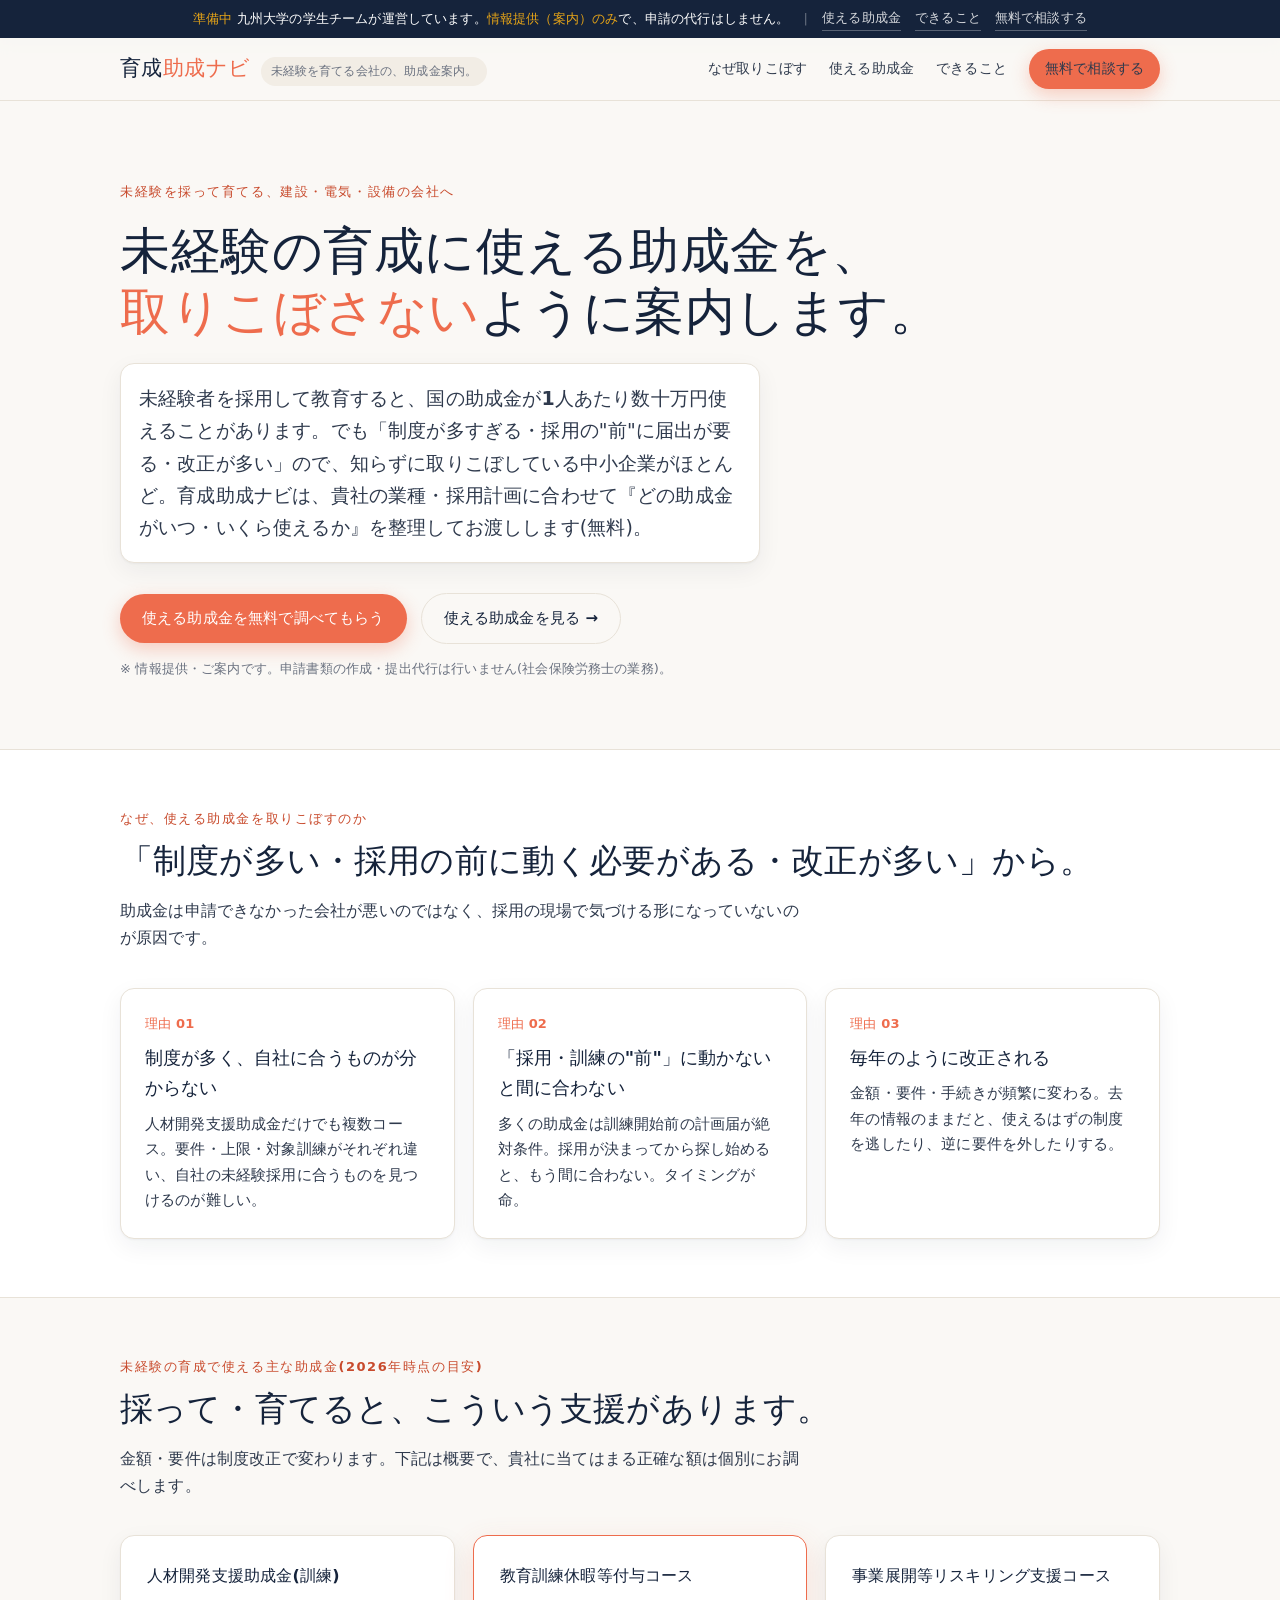
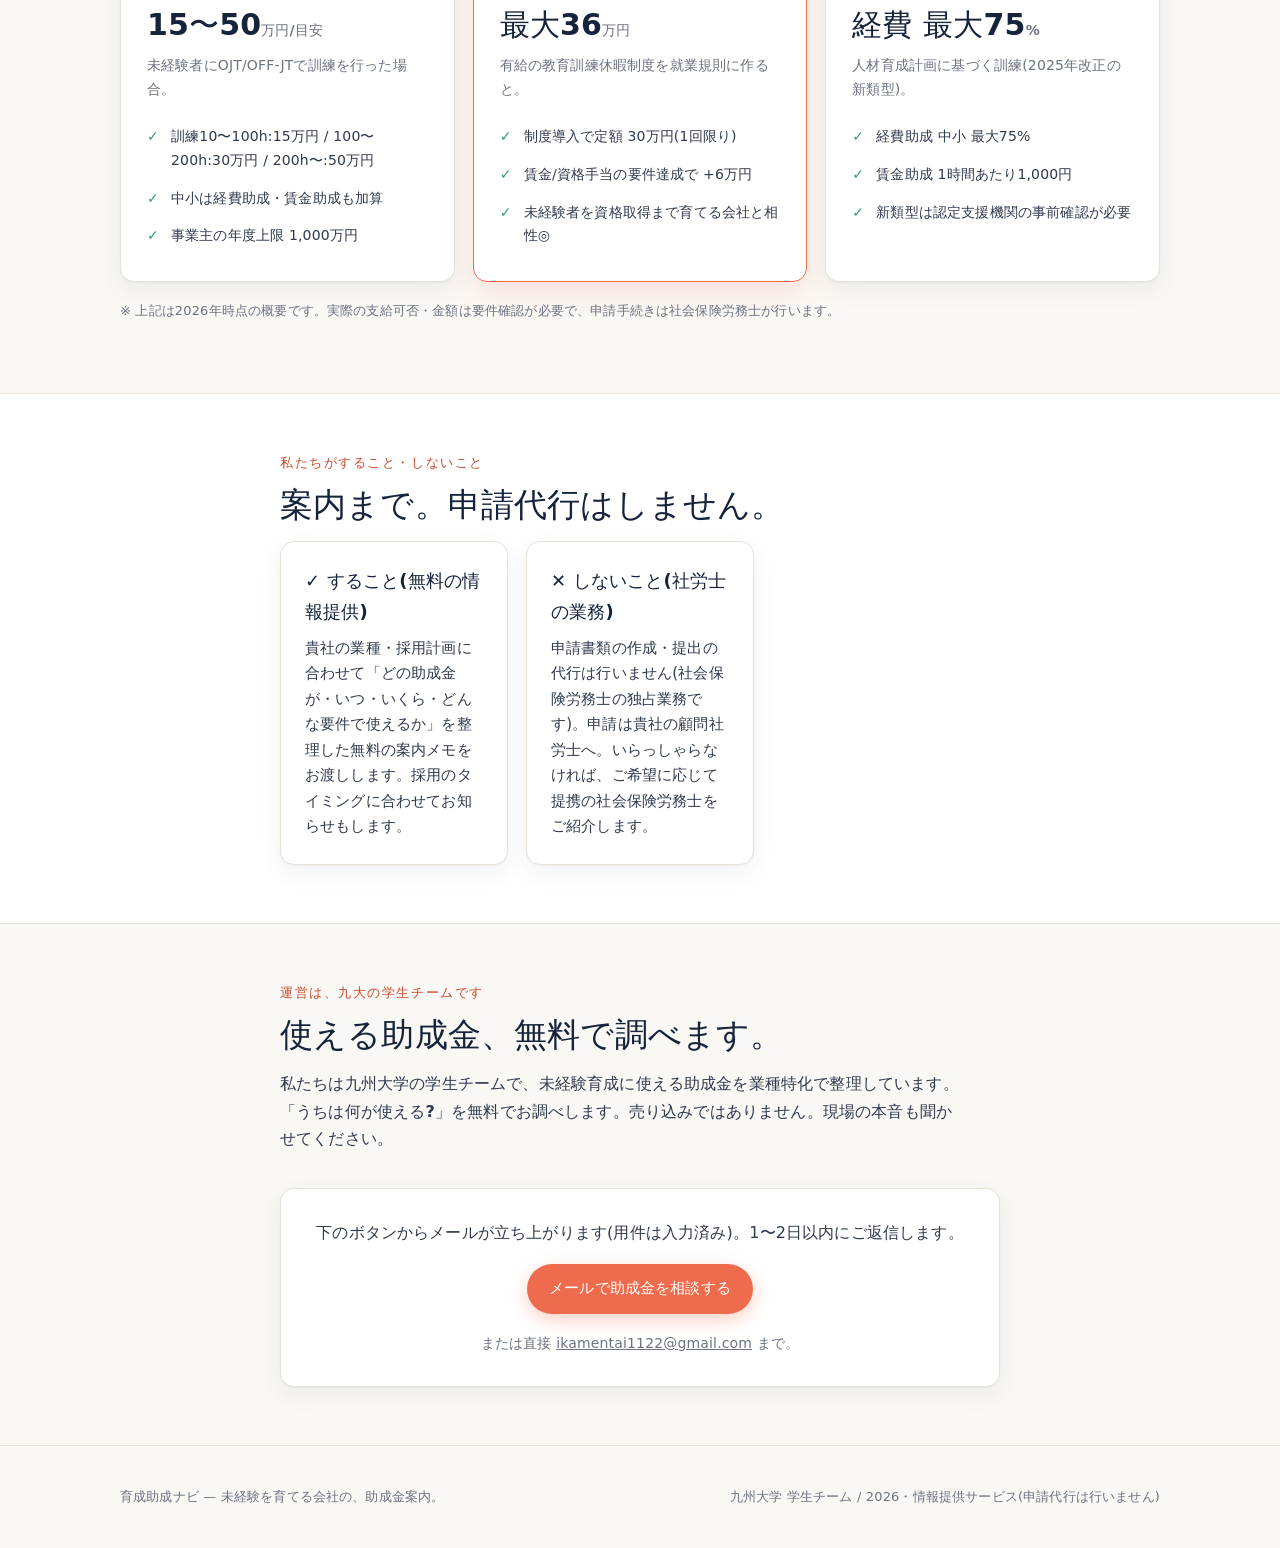
==== subsidy/index.html @ c156540b "sync from claude-system@fb44f83" ====
<!DOCTYPE html>
<html lang="ja">
<head>
<meta charset="utf-8">
<meta name="viewport" content="width=device-width, initial-scale=1">
<title>育成助成ナビ｜未経験の育成に使える助成金を、業種特化で案内</title>
<meta name="description" content="未経験を採って育てる建設・電気・設備の中小事業者向けに、人材開発支援助成金など『使える助成金がいつ・いくら使えるか』を業種特化で整理してお渡しします（無料・情報提供）。申請代行はしません（社労士の業務）。九州大学の学生チームが運営。">
<meta name="robots" content="index,follow">
<link rel="canonical" href="https://ikamentai1122.github.io/zeroichi-mockup/subsidy/">
<meta property="og:type" content="website">
<meta property="og:title" content="育成助成ナビ｜未経験の育成に使える助成金を案内">
<meta property="og:description" content="未経験を採って育てる中小事業者向けに『使える助成金がいつ・いくら』を無料で整理してお渡しします。申請代行はしません（社労士の業務）。九大の学生チーム運営。">
<meta property="og:url" content="https://ikamentai1122.github.io/zeroichi-mockup/subsidy/">
<meta property="og:site_name" content="育成助成ナビ">
<meta property="og:locale" content="ja_JP">
<meta name="twitter:card" content="summary">
<link rel="stylesheet" href="../styles.css">
</head>
<body>

<div class="demobar">
  <span><b>準備中</b> 九州大学の学生チームが運営しています。<b>情報提供（案内）のみ</b>で、申請の代行はしません。</span>
  <span class="sep">|</span>
  <a href="#list">使える助成金</a>
  <a href="#scope">できること</a>
  <a href="#contact">無料で相談する</a>
</div>

<header class="site">
  <div class="wrap bar">
    <a class="brand" href="index.html">
      <span class="mark">育成<em>助成ナビ</em></span>
      <span class="tag">未経験を育てる会社の、助成金案内。</span>
    </a>
    <nav class="navlinks">
      <a href="#why">なぜ取りこぼす</a>
      <a href="#list">使える助成金</a>
      <a href="#scope">できること</a>
      <a class="btn btn-primary btn-sm" href="#contact">無料で相談する</a>
    </nav>
  </div>
</header>

<!-- HERO -->
<section class="hero">
  <div class="wrap">
    <span class="kicker">未経験を採って育てる、建設・電気・設備の会社へ</span>
    <h1>未経験の育成に使える助成金を、<br><em>取りこぼさない</em>ように案内します。</h1>
    <p class="lead">
      未経験者を採用して教育すると、国の助成金が<b>1人あたり数十万円</b>使えることがあります。でも「制度が多すぎる・採用の"前"に届出が要る・改正が多い」ので、知らずに取りこぼしている中小企業がほとんど。育成助成ナビは、<b>貴社の業種・採用計画に合わせて『どの助成金がいつ・いくら使えるか』を整理してお渡しします</b>(無料)。
    </p>
    <div class="cta-row">
      <a class="btn btn-primary" href="#contact">使える助成金を無料で調べてもらう</a>
      <a class="btn btn-ghost" href="#list">使える助成金を見る →</a>
    </div>
    <p class="note">※ 情報提供・ご案内です。申請書類の作成・提出代行は行いません(社会保険労務士の業務)。</p>
  </div>
</section>

<!-- WHY 取りこぼす -->
<section class="block alt" id="why">
  <div class="wrap">
    <p class="eyebrow">なぜ、使える助成金を取りこぼすのか</p>
    <h2 class="section">「制度が多い・採用の前に動く必要がある・改正が多い」から。</h2>
    <p class="section-lead">助成金は申請できなかった会社が悪いのではなく、<b>採用の現場で気づける形になっていない</b>のが原因です。</p>
    <div class="cols">
      <div class="card">
        <div class="ix">理由 01</div>
        <h3>制度が多く、自社に合うものが分からない</h3>
        <p>人材開発支援助成金だけでも複数コース。要件・上限・対象訓練がそれぞれ違い、自社の未経験採用に合うものを見つけるのが難しい。</p>
      </div>
      <div class="card">
        <div class="ix">理由 02</div>
        <h3>「採用・訓練の"前"」に動かないと間に合わない</h3>
        <p>多くの助成金は<b>訓練開始前の計画届</b>が絶対条件。採用が決まってから探し始めると、もう間に合わない。タイミングが命。</p>
      </div>
      <div class="card">
        <div class="ix">理由 03</div>
        <h3>毎年のように改正される</h3>
        <p>金額・要件・手続きが頻繁に変わる。去年の情報のままだと、使えるはずの制度を逃したり、逆に要件を外したりする。</p>
      </div>
    </div>
  </div>
</section>

<!-- 使える助成金リスト -->
<section class="block" id="list">
  <div class="wrap">
    <p class="eyebrow">未経験の育成で使える主な助成金(2026年時点の目安)</p>
    <h2 class="section">採って・育てると、こういう支援があります。</h2>
    <p class="section-lead">金額・要件は制度改正で変わります。下記は概要で、貴社に当てはまる正確な額は個別にお調べします。</p>
    <div class="price-grid">
      <div class="plan">
        <div class="pname">人材開発支援助成金(訓練)</div>
        <div class="pprice">15〜50<small>万円/目安</small></div>
        <p style="color:var(--muted);font-size:14px;margin:0">未経験者にOJT/OFF-JTで訓練を行った場合。</p>
        <ul>
          <li>訓練10〜100h:15万円 / 100〜200h:30万円 / 200h〜:50万円</li>
          <li>中小は経費助成・賃金助成も加算</li>
          <li>事業主の年度上限 1,000万円</li>
        </ul>
      </div>
      <div class="plan featured">
        <div class="pname">教育訓練休暇等付与コース</div>
        <div class="pprice">最大36<small>万円</small></div>
        <p style="color:var(--muted);font-size:14px;margin:0">有給の教育訓練休暇制度を就業規則に作ると。</p>
        <ul>
          <li>制度導入で定額 30万円(1回限り)</li>
          <li>賃金/資格手当の要件達成で +6万円</li>
          <li>未経験者を資格取得まで育てる会社と相性◎</li>
        </ul>
      </div>
      <div class="plan">
        <div class="pname">事業展開等リスキリング支援コース</div>
        <div class="pprice">経費 最大75<small>%</small></div>
        <p style="color:var(--muted);font-size:14px;margin:0">人材育成計画に基づく訓練(2025年改正の新類型)。</p>
        <ul>
          <li>経費助成 中小 最大75%</li>
          <li>賃金助成 1時間あたり1,000円</li>
          <li>新類型は認定支援機関の事前確認が必要</li>
        </ul>
      </div>
    </div>
    <p class="price-note">※ 上記は2026年時点の概要です。実際の支給可否・金額は要件確認が必要で、申請手続きは社会保険労務士が行います。</p>
  </div>
</section>

<!-- できること / できないこと（法務ライン明示） -->
<section class="block alt" id="scope">
  <div class="wrap narrow">
    <p class="eyebrow">私たちがすること・しないこと</p>
    <h2 class="section">案内まで。申請代行はしません。</h2>
    <div class="cols" style="margin-top:8px">
      <div class="card">
        <h3>✓ すること(無料の情報提供)</h3>
        <p>貴社の業種・採用計画に合わせて「どの助成金が・いつ・いくら・どんな要件で使えるか」を整理した<b>無料の案内メモ</b>をお渡しします。採用のタイミングに合わせてお知らせもします。</p>
      </div>
      <div class="card">
        <h3>✕ しないこと(社労士の業務)</h3>
        <p>申請書類の作成・提出の<b>代行は行いません</b>(社会保険労務士の独占業務です)。申請は貴社の顧問社労士へ。いらっしゃらなければ、ご希望に応じて<b>提携の社会保険労務士をご紹介</b>します。</p>
      </div>
    </div>
  </div>
</section>

<!-- CONTACT -->
<section class="block" id="contact">
  <div class="wrap narrow">
    <p class="eyebrow">運営は、九大の学生チームです</p>
    <h2 class="section">使える助成金、無料で調べます。</h2>
    <p class="section-lead">
      私たちは九州大学の学生チームで、未経験育成に使える助成金を業種特化で整理しています。
      <b>「うちは何が使える?」を無料でお調べします。</b>売り込みではありません。現場の本音も聞かせてください。
    </p>
    <div class="formcard" style="text-align:center">
      <p style="margin:0 0 18px;color:var(--ink-soft)">下のボタンからメールが立ち上がります(用件は入力済み)。1〜2日以内にご返信します。</p>
      <a class="btn btn-primary"
         href="mailto:ikamentai1122@gmail.com?subject=%E5%8A%A9%E6%88%90%E9%87%91%E3%81%AE%E7%84%A1%E6%96%99%E6%A1%88%E5%86%85%E3%81%AB%E3%81%A4%E3%81%84%E3%81%A6&body=%0A%E2%96%A0%E4%BC%9A%E7%A4%BE%E5%90%8D%EF%BC%9A%0A%E2%96%A0%E6%A5%AD%E7%A8%AE%EF%BC%88%E5%BB%BA%E8%A8%AD%2F%E9%9B%BB%E6%B0%97%2F%E8%A8%AD%E5%82%99%E3%81%AA%E3%81%A9%EF%BC%89%EF%BC%9A%0A%E2%96%A0%E5%BE%93%E6%A5%AD%E5%93%A1%E6%95%B0%EF%BC%9A%0A%E2%96%A0%E3%81%94%E6%8B%85%E5%BD%93%E8%80%85%E5%90%8D%EF%BC%9A%0A%0A%E2%96%A0%E7%9B%B4%E8%BF%91%E3%81%A7%E6%9C%AA%E7%B5%8C%E9%A8%93%E3%82%92%E6%8E%A1%E3%81%A3%E3%81%9F%EF%BC%88%E3%81%BE%E3%81%9F%E3%81%AF%E4%BB%8A%E5%BE%8C%E6%8E%A1%E3%82%8B%EF%BC%89%E4%BA%88%E5%AE%9A%EF%BC%9A%E3%81%82%E3%82%8B%EF%BC%8F%E3%81%AA%E3%81%84%0A%E2%96%A0%E8%81%9E%E3%81%8D%E3%81%9F%E3%81%84%E3%81%93%E3%81%A8%EF%BC%9A%0A">
        メールで助成金を相談する
      </a>
      <p style="margin:18px 0 0;font-size:14px;color:var(--muted)">
        または直接 <a href="mailto:ikamentai1122@gmail.com">ikamentai1122@gmail.com</a> まで。
      </p>
    </div>
  </div>
</section>

<footer class="site">
  <div class="wrap">
    <span>育成助成ナビ — 未経験を育てる会社の、助成金案内。</span>
    <span>九州大学 学生チーム / 2026・情報提供サービス(申請代行は行いません)</span>
  </div>
</footer>

</body>
</html>
---- styles.css ----
/* ボスマッチ — pitch 用モック共通スタイル。依存なし。 */
:root {
  --paper: #faf8f5;
  --surface: #ffffff;
  --ink: #15233b;
  --ink-soft: #2f3a4d;
  --muted: #6b7280;
  --line: #e8e2d8;
  --accent: #ee6c4d;      /* CTA / like */
  --accent-ink: #c84a2c;
  --navy: #15233b;
  --good: #2e9e6b;
  --amber: #e6a417;
  --radius: 14px;
  --shadow: 0 1px 2px rgba(21,35,59,.04), 0 8px 24px rgba(21,35,59,.06);
  --maxw: 1080px;
  font-synthesis-weight: none;
}

* { box-sizing: border-box; }
html { -webkit-text-size-adjust: 100%; }
body {
  margin: 0;
  font-family: system-ui, -apple-system, "Hiragino Kaku Gothic ProN",
    "Yu Gothic", Meiryo, sans-serif;
  color: var(--ink);
  background: var(--paper);
  line-height: 1.7;
  letter-spacing: .01em;
}
a { color: inherit; }
img { max-width: 100%; }

/* ---- demo bar ---- */
.demobar {
  background: var(--navy);
  color: #fff;
  font-size: 13px;
  padding: 7px 16px;
  display: flex;
  gap: 14px;
  align-items: center;
  justify-content: center;
  flex-wrap: wrap;
}
.demobar b { color: var(--amber); font-weight: 700; }
.demobar a {
  color: #fff;
  text-decoration: none;
  opacity: .82;
  border-bottom: 1px solid rgba(255,255,255,.35);
  padding-bottom: 1px;
}
.demobar a:hover { opacity: 1; }
.demobar .sep { opacity: .35; }

/* ---- layout ---- */
.wrap { max-width: var(--maxw); margin: 0 auto; padding: 0 20px; }
.narrow { max-width: 760px; }

/* ---- top nav ---- */
header.site {
  position: sticky; top: 0; z-index: 20;
  background: rgba(250,248,245,.86);
  backdrop-filter: saturate(1.4) blur(8px);
  border-bottom: 1px solid var(--line);
}
.site .bar {
  display: flex; align-items: center; justify-content: space-between;
  height: 62px;
}
.brand { display: flex; align-items: baseline; gap: 10px; text-decoration: none; }
.brand .mark {
  font-weight: 800; font-size: 21px; letter-spacing: .02em; color: var(--ink);
}
.brand .mark em { color: var(--accent); font-style: normal; }
.brand .tag { font-size: 12px; color: var(--muted); }
.navlinks { display: flex; gap: 22px; align-items: center; font-size: 14px; }
.navlinks a { text-decoration: none; color: var(--ink-soft); }
.navlinks a:hover { color: var(--accent-ink); }

/* ---- buttons ---- */
.btn {
  display: inline-flex; align-items: center; gap: 8px;
  font: inherit; font-weight: 700; font-size: 15px;
  padding: 12px 22px; border-radius: 999px; border: 0; cursor: pointer;
  text-decoration: none; transition: transform .05s ease, box-shadow .2s;
}
.btn:active { transform: translateY(1px); }
.btn-primary { background: var(--accent); color: #fff; box-shadow: 0 6px 18px rgba(238,108,77,.32); }
.btn-primary:hover { background: var(--accent-ink); }
.btn-ghost { background: transparent; color: var(--ink); border: 1px solid var(--line); }
.btn-ghost:hover { border-color: var(--ink); }
.btn-sm { padding: 8px 16px; font-size: 14px; }

/* ---- hero (LP) ---- */
.hero { padding: 76px 0 56px; }
.kicker {
  display: inline-block; font-size: 13px; font-weight: 700; letter-spacing: .12em;
  color: var(--accent-ink); text-transform: none; margin-bottom: 18px;
}
.hero h1 {
  font-size: clamp(30px, 5vw, 50px); line-height: 1.22; margin: 0 0 20px;
  letter-spacing: .01em; font-weight: 800;
}
.hero h1 em { color: var(--accent); font-style: normal; }
.hero p.lead { font-size: clamp(16px, 2.2vw, 19px); color: var(--ink-soft); max-width: 640px; margin: 0 0 30px; }
.hero .cta-row { display: flex; gap: 14px; flex-wrap: wrap; align-items: center; }
.hero .note { font-size: 13px; color: var(--muted); margin-top: 14px; }

/* ---- generic section ---- */
section.block { padding: 58px 0; }
section.block.alt { background: var(--surface); border-top: 1px solid var(--line); border-bottom: 1px solid var(--line); }
.eyebrow { font-size: 13px; font-weight: 700; letter-spacing: .12em; color: var(--accent-ink); margin: 0 0 10px; }
h2.section { font-size: clamp(24px, 3.4vw, 33px); margin: 0 0 14px; font-weight: 800; line-height: 1.3; }
.section-lead { color: var(--ink-soft); max-width: 680px; margin: 0 0 36px; font-size: 16px; }

/* ---- problem cards ---- */
.cols { display: grid; gap: 18px; grid-template-columns: repeat(3, 1fr); }
@media (max-width: 820px) { .cols { grid-template-columns: 1fr; } }
.card {
  background: var(--surface); border: 1px solid var(--line);
  border-radius: var(--radius); padding: 24px; box-shadow: var(--shadow);
}
.card .ix { font-size: 13px; font-weight: 700; color: var(--accent); margin-bottom: 8px; }
.card h3 { margin: 0 0 8px; font-size: 18px; }
.card p { margin: 0; color: var(--ink-soft); font-size: 15px; }

/* ---- steps ---- */
.steps { counter-reset: s; display: grid; gap: 16px; grid-template-columns: repeat(3,1fr); }
@media (max-width: 820px) { .steps { grid-template-columns: 1fr; } }
.step { position: relative; background: var(--surface); border: 1px solid var(--line); border-radius: var(--radius); padding: 28px 24px 24px; box-shadow: var(--shadow); }
.step::before {
  counter-increment: s; content: counter(s);
  position: absolute; top: -16px; left: 24px;
  width: 36px; height: 36px; border-radius: 50%;
  background: var(--navy); color: #fff; font-weight: 800;
  display: grid; place-items: center; font-size: 16px;
}
.step h3 { margin: 8px 0 8px; font-size: 18px; }
.step p { margin: 0; color: var(--ink-soft); font-size: 15px; }

/* ---- pricing ---- */
.price-grid { display: grid; gap: 18px; grid-template-columns: repeat(3,1fr); }
@media (max-width: 820px) { .price-grid { grid-template-columns: 1fr; } }
.plan { background: var(--surface); border: 1px solid var(--line); border-radius: var(--radius); padding: 26px; box-shadow: var(--shadow); }
.plan.featured { border-color: var(--accent); box-shadow: 0 10px 30px rgba(238,108,77,.16); }
.plan .pname { font-weight: 700; font-size: 16px; }
.plan .pprice { font-size: 30px; font-weight: 800; margin: 10px 0 4px; }
.plan .pprice small { font-size: 14px; color: var(--muted); font-weight: 600; }
.plan ul { padding-left: 0; list-style: none; margin: 16px 0 0; }
.plan li { padding: 7px 0 7px 24px; position: relative; font-size: 14px; color: var(--ink-soft); }
.plan li::before { content: "✓"; position: absolute; left: 0; color: var(--good); font-weight: 800; }
.price-note { font-size: 13px; color: var(--muted); margin-top: 18px; }

/* ---- lead form ---- */
.formcard { background: var(--surface); border: 1px solid var(--line); border-radius: var(--radius); padding: 30px; box-shadow: var(--shadow); }
.formrow { display: grid; gap: 14px; grid-template-columns: 1fr 1fr; }
@media (max-width: 640px) { .formrow { grid-template-columns: 1fr; } }
label.fl { font-size: 13px; font-weight: 700; color: var(--ink-soft); display: block; margin-bottom: 6px; }
.inp { width: 100%; padding: 11px 13px; border: 1px solid var(--line); border-radius: 10px; font: inherit; background: #fff; }
.inp:focus { outline: 2px solid rgba(238,108,77,.4); border-color: var(--accent); }

/* ---- footer ---- */
footer.site { padding: 40px 0; border-top: 1px solid var(--line); color: var(--muted); font-size: 13px; }
footer.site .wrap { display: flex; justify-content: space-between; gap: 16px; flex-wrap: wrap; }

/* ===== matching app shell (seekers / employer) ===== */
.appshell { max-width: 900px; margin: 0 auto; padding: 24px 20px 60px; }
.apphead { display: flex; align-items: baseline; justify-content: space-between; gap: 12px; margin-bottom: 6px; flex-wrap: wrap; }
.apphead h1 { font-size: 24px; margin: 0; }
.apphead .sub { color: var(--muted); font-size: 14px; margin: 4px 0 22px; }
.bizchip { display: inline-flex; align-items: center; gap: 8px; background: var(--surface); border: 1px solid var(--line); border-radius: 999px; padding: 6px 14px; font-size: 13px; font-weight: 700; box-shadow: var(--shadow); }
.bizchip .dot { width: 8px; height: 8px; border-radius: 50%; background: var(--good); }

/* mentor grid */
.mentors { display: grid; gap: 16px; grid-template-columns: repeat(2,1fr); }
@media (max-width: 680px) { .mentors { grid-template-columns: 1fr; } }
.mentor { background: var(--surface); border: 1px solid var(--line); border-radius: var(--radius); padding: 18px; box-shadow: var(--shadow); cursor: pointer; transition: border-color .15s, transform .05s; }
.mentor:hover { border-color: #d8cfc1; }
.mentor:active { transform: translateY(1px); }
.mentor .top { display: flex; gap: 14px; align-items: center; }
.avatar { width: 56px; height: 56px; border-radius: 50%; display: grid; place-items: center; font-weight: 800; color: #fff; font-size: 20px; flex: 0 0 auto; }
.mentor .name { font-weight: 800; font-size: 17px; }
.mentor .role { font-size: 13px; color: var(--muted); }
.mentor .blurb { margin: 12px 0 0; font-size: 14px; color: var(--ink-soft); display: -webkit-box; -webkit-line-clamp: 4; -webkit-box-orient: vertical; overflow: hidden; }
.mbti { display: inline-block; font-size: 11px; font-weight: 800; letter-spacing: .04em; background: #ece6fb; color: #6a4bb5; padding: 2px 8px; border-radius: 999px; vertical-align: middle; margin-left: 4px; }
.tags { display: flex; gap: 6px; flex-wrap: wrap; margin-top: 12px; }
.tag { font-size: 12px; background: #f2ede5; color: var(--ink-soft); padding: 4px 10px; border-radius: 999px; }
.tag.live { background: #eafaf1; color: var(--good); }
.mentor .row { display: flex; align-items: center; justify-content: space-between; margin-top: 14px; }
.likebtn { display: inline-flex; align-items: center; gap: 7px; border: 1px solid var(--line); background: #fff; color: var(--accent-ink); font: inherit; font-weight: 700; font-size: 14px; padding: 8px 16px; border-radius: 999px; cursor: pointer; }
.likebtn:hover { border-color: var(--accent); }
.likebtn.liked { background: var(--accent); color: #fff; border-color: var(--accent); }
.likebtn .h { font-size: 15px; }

/* modal */
.modal-bg { position: fixed; inset: 0; background: rgba(21,35,59,.5); display: none; align-items: center; justify-content: center; padding: 20px; z-index: 60; }
.modal-bg.open { display: flex; }
.modal { background: var(--surface); border-radius: 18px; max-width: 480px; width: 100%; padding: 26px; box-shadow: 0 24px 60px rgba(0,0,0,.3); max-height: 90vh; overflow: auto; }
.modal .x { float: right; border: 0; background: none; font-size: 22px; cursor: pointer; color: var(--muted); line-height: 1; }
.modal h3 { margin: 4px 0 2px; font-size: 21px; }
.modal .mrole { color: var(--muted); font-size: 14px; margin-bottom: 14px; }
.modal .field { margin: 12px 0; }
.modal .field .k { font-size: 12px; font-weight: 700; color: var(--accent-ink); letter-spacing: .04em; }
.modal .field .v { font-size: 15px; color: var(--ink-soft); }
.modal .actions { margin-top: 20px; display: flex; gap: 10px; }

/* employer leads */
.leads { display: grid; gap: 14px; }
.lead { background: var(--surface); border: 1px solid var(--line); border-radius: var(--radius); padding: 18px; box-shadow: var(--shadow); }
.lead .lt { display: flex; gap: 14px; align-items: center; }
.lead .seeker { font-weight: 800; font-size: 16px; }
.lead .meta { font-size: 13px; color: var(--muted); }
.lead .liketo { font-size: 14px; color: var(--ink-soft); margin: 12px 0 0; }
.lead .liketo b { color: var(--ink); }
.lead .actions { display: flex; gap: 10px; margin-top: 14px; flex-wrap: wrap; }
.badge-new { font-size: 11px; font-weight: 800; color: #fff; background: var(--accent); padding: 3px 9px; border-radius: 999px; margin-left: 8px; }
.lead.contacted { opacity: .72; }
.status-pill { font-size: 12px; font-weight: 700; color: var(--good); display: inline-flex; align-items: center; gap: 6px; }
.empty { text-align: center; color: var(--muted); padding: 48px 20px; border: 1px dashed var(--line); border-radius: var(--radius); }

/* toast */
.toast { position: fixed; left: 50%; bottom: 28px; transform: translateX(-50%) translateY(20px); background: var(--navy); color: #fff; padding: 13px 20px; border-radius: 12px; font-size: 14px; box-shadow: 0 12px 30px rgba(0,0,0,.25); opacity: 0; pointer-events: none; transition: all .3s; z-index: 80; max-width: 90vw; }
.toast.show { opacity: 1; transform: translateX(-50%) translateY(0); }

/* ===== mobile (phones) ===== */
@media (max-width: 720px) {
  .wrap { padding: 0 16px; }

  /* demo bar — compact, tidy wrapping */
  .demobar { font-size: 11.5px; gap: 6px 12px; padding: 6px 14px; line-height: 1.5; }
  .demobar .sep { display: none; }

  /* top nav — drop in-page anchor links, keep brand + primary CTA.
     (page navigation is still available from the DEMO bar above) */
  .site .bar { height: 56px; }
  .brand .mark { font-size: 19px; }
  .brand .tag { display: none; }
  .navlinks { gap: 0; }
  .navlinks a:not(.btn) { display: none; }
  .navlinks .btn-sm { padding: 8px 14px; }

  /* tighter vertical rhythm */
  .hero { padding: 40px 0 34px; }
  .hero .cta-row { gap: 10px; }
  .hero .cta-row .btn { width: 100%; justify-content: center; }
  section.block { padding: 40px 0; }
  .section-lead { margin-bottom: 26px; }

  /* roomier-but-not-huge cards */
  .card, .step, .plan { padding: 20px; }
  .formcard { padding: 22px 18px; }
}

@media (max-width: 480px) {
  .hero h1 { font-size: 28px; }
  .apphead h1 { font-size: 21px; }
  .modal { padding: 22px 18px; }
}
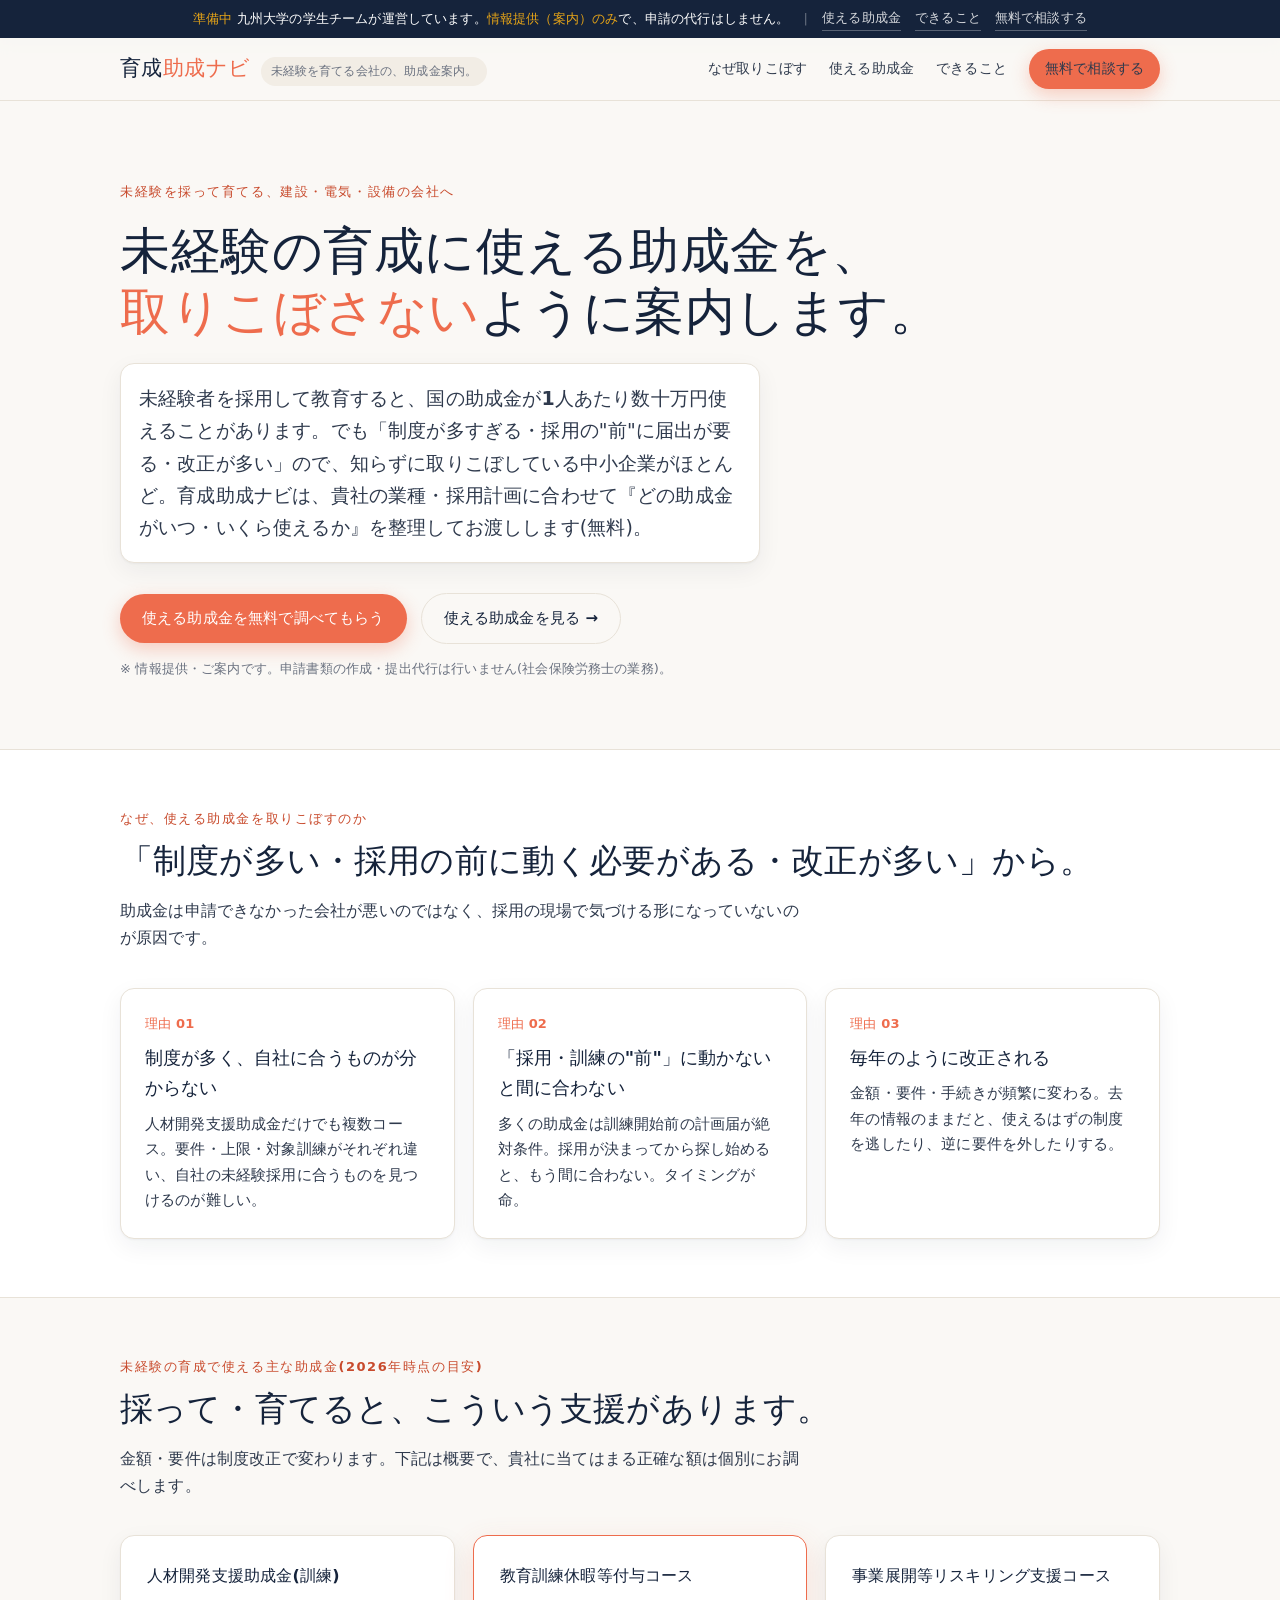
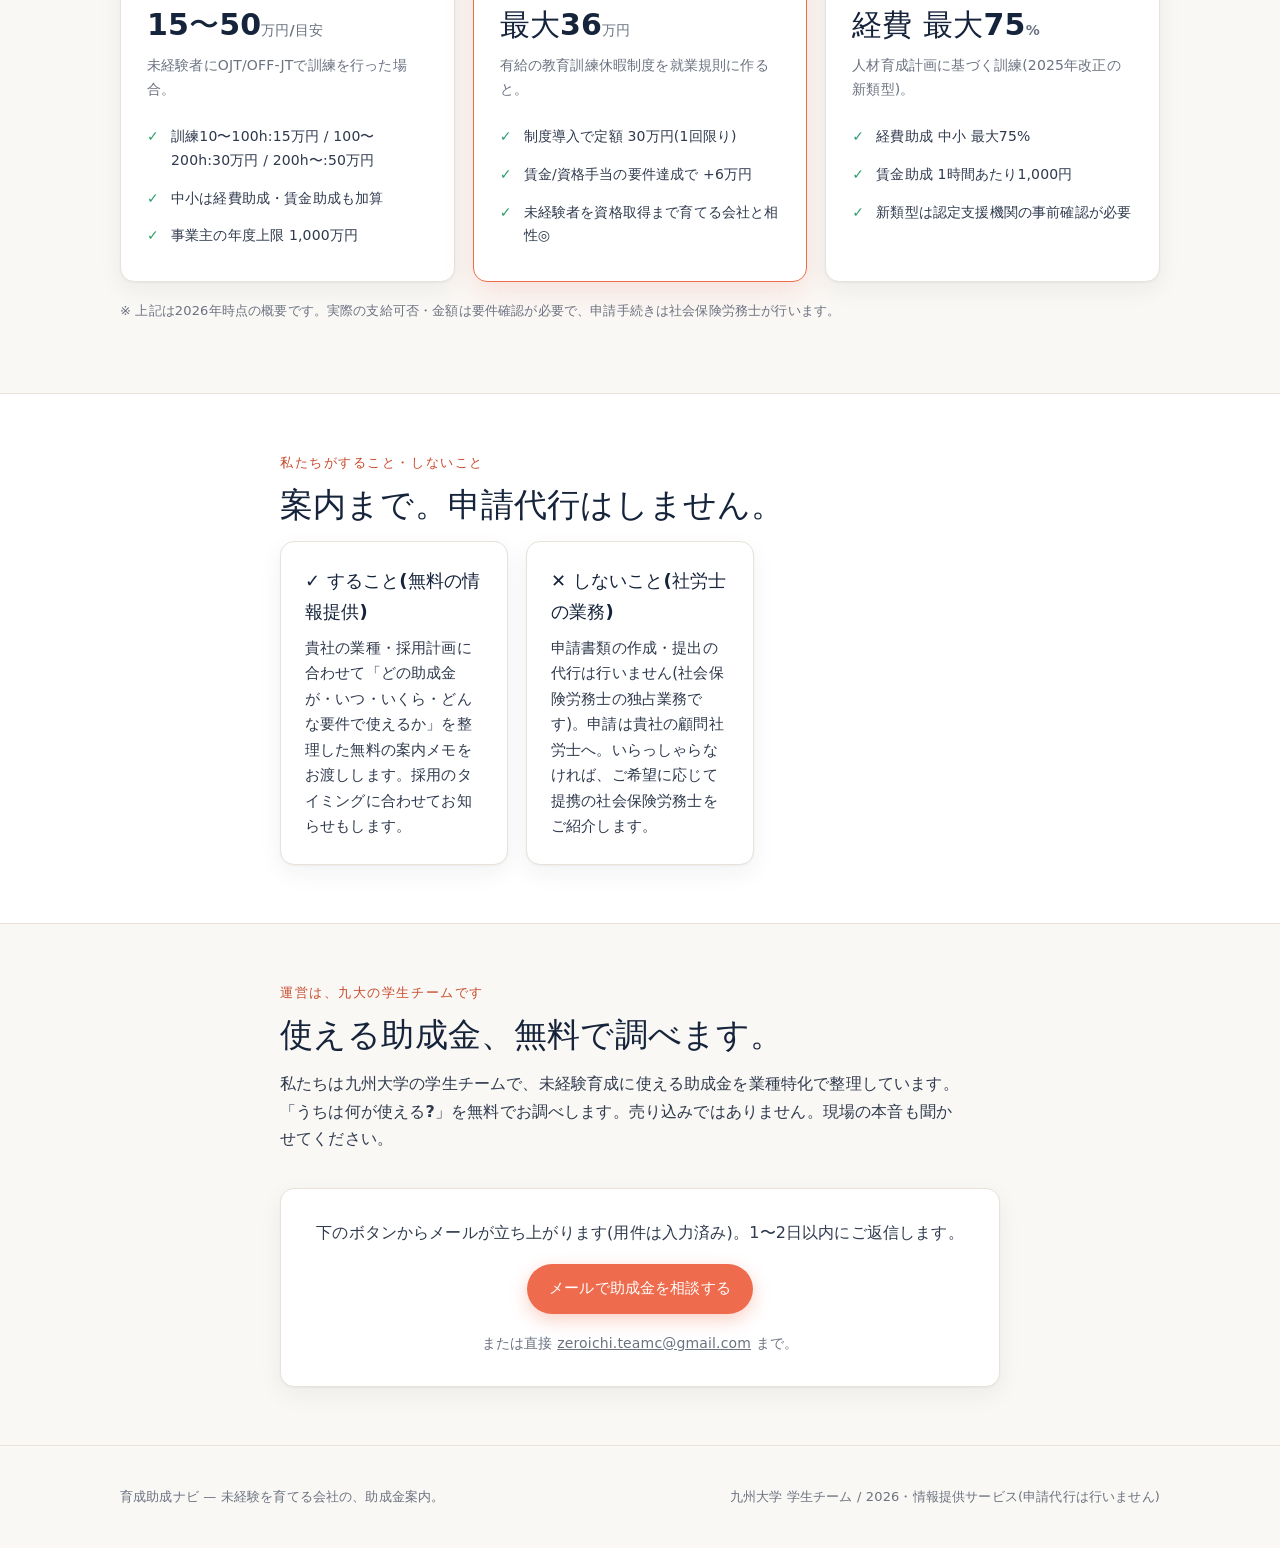
==== commit a9f6e4ec: "sync from claude-system@0bc0520" ====
--- a/subsidy/index.html
+++ b/subsidy/index.html
@@ -15,6 +15,15 @@
 <meta property="og:locale" content="ja_JP">
 <meta name="twitter:card" content="summary">
 <link rel="stylesheet" href="../styles.css">
+<script type="application/ld+json">
+{
+  "@context": "https://schema.org",
+  "@graph": [
+    {"@type": "Organization", "name": "育成助成ナビ", "url": "https://ikamentai1122.github.io/zeroichi-mockup/subsidy/", "description": "未経験を採って育てる建設・電気・設備の中小事業者向けに、使える助成金を業種特化で案内する無料の情報サービス。申請代行は行わない。九州大学の学生チームが運営。", "areaServed": "福岡", "email": "zeroichi.teamc@gmail.com"},
+    {"@type": "WebSite", "name": "育成助成ナビ", "url": "https://ikamentai1122.github.io/zeroichi-mockup/subsidy/", "inLanguage": "ja"}
+  ]
+}
+</script>
 </head>
 <body>
 
@@ -155,11 +164,11 @@
     <div class="formcard" style="text-align:center">
       <p style="margin:0 0 18px;color:var(--ink-soft)">下のボタンからメールが立ち上がります(用件は入力済み)。1〜2日以内にご返信します。</p>
       <a class="btn btn-primary"
-         href="mailto:ikamentai1122@gmail.com?subject=%E5%8A%A9%E6%88%90%E9%87%91%E3%81%AE%E7%84%A1%E6%96%99%E6%A1%88%E5%86%85%E3%81%AB%E3%81%A4%E3%81%84%E3%81%A6&body=%0A%E2%96%A0%E4%BC%9A%E7%A4%BE%E5%90%8D%EF%BC%9A%0A%E2%96%A0%E6%A5%AD%E7%A8%AE%EF%BC%88%E5%BB%BA%E8%A8%AD%2F%E9%9B%BB%E6%B0%97%2F%E8%A8%AD%E5%82%99%E3%81%AA%E3%81%A9%EF%BC%89%EF%BC%9A%0A%E2%96%A0%E5%BE%93%E6%A5%AD%E5%93%A1%E6%95%B0%EF%BC%9A%0A%E2%96%A0%E3%81%94%E6%8B%85%E5%BD%93%E8%80%85%E5%90%8D%EF%BC%9A%0A%0A%E2%96%A0%E7%9B%B4%E8%BF%91%E3%81%A7%E6%9C%AA%E7%B5%8C%E9%A8%93%E3%82%92%E6%8E%A1%E3%81%A3%E3%81%9F%EF%BC%88%E3%81%BE%E3%81%9F%E3%81%AF%E4%BB%8A%E5%BE%8C%E6%8E%A1%E3%82%8B%EF%BC%89%E4%BA%88%E5%AE%9A%EF%BC%9A%E3%81%82%E3%82%8B%EF%BC%8F%E3%81%AA%E3%81%84%0A%E2%96%A0%E8%81%9E%E3%81%8D%E3%81%9F%E3%81%84%E3%81%93%E3%81%A8%EF%BC%9A%0A">
+         href="mailto:zeroichi.teamc@gmail.com?subject=%E5%8A%A9%E6%88%90%E9%87%91%E3%81%AE%E7%84%A1%E6%96%99%E6%A1%88%E5%86%85%E3%81%AB%E3%81%A4%E3%81%84%E3%81%A6&body=%0A%E2%96%A0%E4%BC%9A%E7%A4%BE%E5%90%8D%EF%BC%9A%0A%E2%96%A0%E6%A5%AD%E7%A8%AE%EF%BC%88%E5%BB%BA%E8%A8%AD%2F%E9%9B%BB%E6%B0%97%2F%E8%A8%AD%E5%82%99%E3%81%AA%E3%81%A9%EF%BC%89%EF%BC%9A%0A%E2%96%A0%E5%BE%93%E6%A5%AD%E5%93%A1%E6%95%B0%EF%BC%9A%0A%E2%96%A0%E3%81%94%E6%8B%85%E5%BD%93%E8%80%85%E5%90%8D%EF%BC%9A%0A%0A%E2%96%A0%E7%9B%B4%E8%BF%91%E3%81%A7%E6%9C%AA%E7%B5%8C%E9%A8%93%E3%82%92%E6%8E%A1%E3%81%A3%E3%81%9F%EF%BC%88%E3%81%BE%E3%81%9F%E3%81%AF%E4%BB%8A%E5%BE%8C%E6%8E%A1%E3%82%8B%EF%BC%89%E4%BA%88%E5%AE%9A%EF%BC%9A%E3%81%82%E3%82%8B%EF%BC%8F%E3%81%AA%E3%81%84%0A%E2%96%A0%E8%81%9E%E3%81%8D%E3%81%9F%E3%81%84%E3%81%93%E3%81%A8%EF%BC%9A%0A">
         メールで助成金を相談する
       </a>
       <p style="margin:18px 0 0;font-size:14px;color:var(--muted)">
-        または直接 <a href="mailto:ikamentai1122@gmail.com">ikamentai1122@gmail.com</a> まで。
+        または直接 <a href="mailto:zeroichi.teamc@gmail.com">zeroichi.teamc@gmail.com</a> まで。
       </p>
     </div>
   </div>
